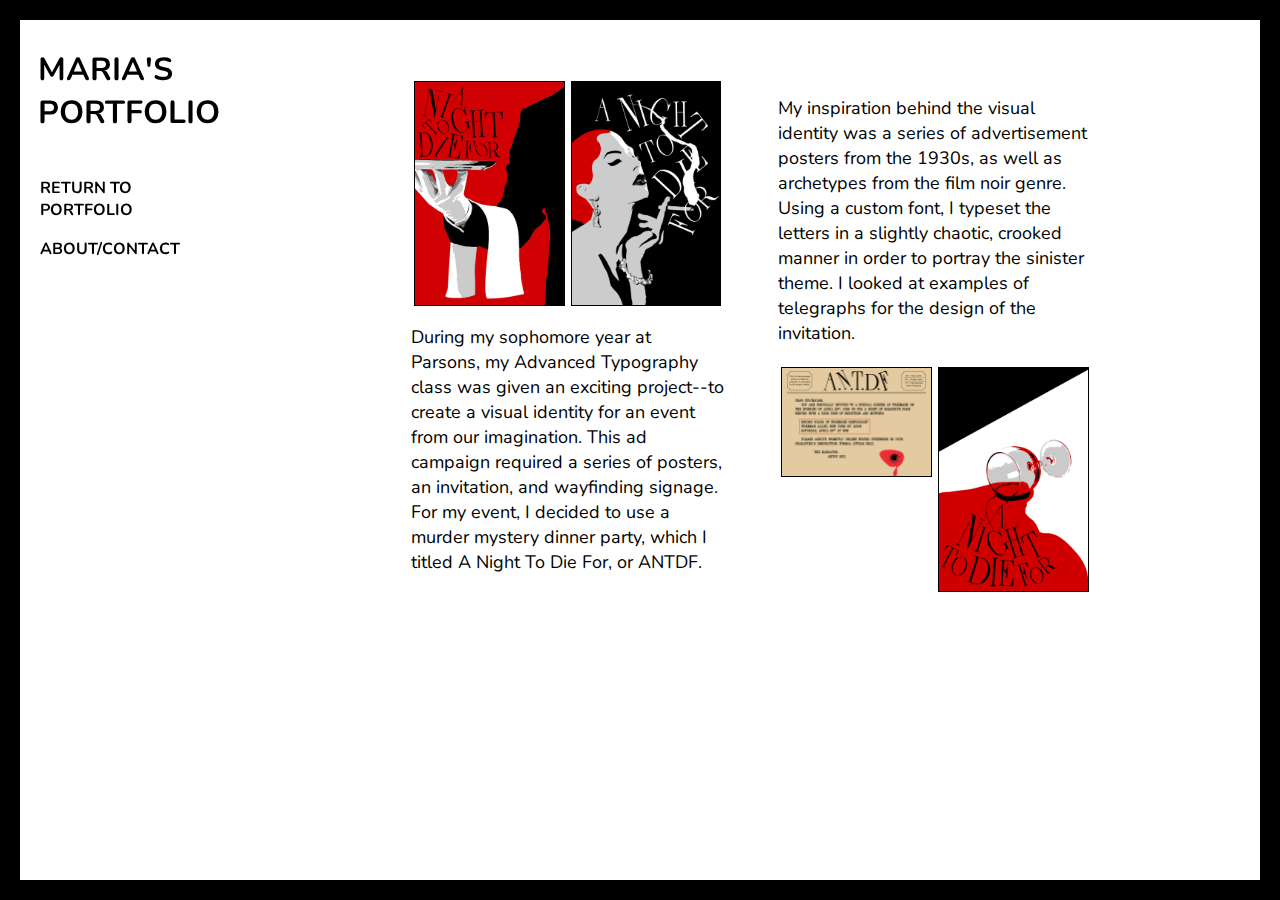
==== a-night-to-die-for.html @ 015f2f14 "asg" ====
<!DOCTYPE html>

<html>

	<head>
		<title>Maria Zabolotnaya: Portfolio</title>
		<link rel="stylesheet" type="text/css" href="assets/css/stylesheet1.css">
		<link href="https://fonts.googleapis.com/css?family=Nunito" rel="stylesheet">
		<meta name="viewport" content="width=device-width, initial-scale=1.0">
	</head>

	<body>
		<div id="left"></div>
		<div id="right"></div>
		<div id="top"></div>
		<div id="bottom"></div>

		<div id="sidebar">
			<h1>MARIA'S<br> PORTFOLIO</h1>
			<b><li><a href="http://mariazabolotnaya.me/portfolio">RETURN TO PORTFOLIO</a></li>
				<li><a href="http://mariazabolotnaya.me/about-contact">ABOUT/CONTACT</a></li></b>
		</div>

		<div id="content2">
		<div class="row">
			<img src="assets/media/antdf1.png">
			<img src="assets/media/antdf3.png">
		<p>During my sophomore year at Parsons, my Advanced Typography class was given an exciting project--to create a visual identity for an event from our imagination. This ad campaign required a series of posters, an invitation, and wayfinding signage. For my event, I decided to use a murder mystery dinner party, which I titled A Night To Die For, or ANTDF.</p> 
		</div>
		<div class="row">
			<p>My inspiration behind the visual identity was a series of advertisement posters from the 1930s, as well as archetypes from the film noir genre. Using a custom font, I typeset the letters in a slightly chaotic, crooked manner in order to portray the sinister theme. I looked at examples of telegraphs for the design of the invitation.</p>
			<img src="assets/media/invitation.png">
			<img src="assets/media/antdf2.png">
		</div>
	    </div>
	</body>

</html>
---- assets/css/stylesheet1.css ----
*{
	box-sizing: border-box;
}

html, body{
	font-family: 'Nunito', sans-serif;
	margin: 0;
	display: block;
}

#top, #bottom, #left, #right {
	background: black;
	position: fixed;
	z-index: 1;
	}
	#left, #right {
		top: 0; bottom: 0;
		width: 20px;
		}
		#left { left: 0; }
		#right { right: 0; }
		
	#top, #bottom {
		left: 0; right: 0;
		height: 20px;
		}
		#top { top: 0; }
		#bottom { bottom: 0; }

header h1{
	font-size: 75px;
	margin-top: 4%;
	margin-bottom: 0;
}

a{
	color: black;
	text-decoration: none;
}

a:hover{
	text-decoration: underline;
}

a:active{
	color: red;
}

nav{
	margin-top: 2%;
}

ul{
    list-style: none;
    list-style-type: none;
    list-style-position: initial;
    list-style-image: initial;
    margin: 0;
    padding: 0;
    text-align: center;
}

li{
	display: inline-block;
	margin: 1%;
}

img{
	border: 1px solid black;
}

#bottom-image{
	display:none;
}

/* Slideshow container */
.slideshow-container {
  max-width: 1000px;
  position: relative;
  margin: auto;
}

.mySlides {
    display: none;
}

/* Fading animation */
.fade {
  -webkit-animation-name: fade;
  -webkit-animation-duration: 2s;
  animation-name: fade;
  animation-duration: 2s;
}

@-webkit-keyframes fade {
  from {opacity: .3} 
  to {opacity: 1}
}

@keyframes fade {
  from {opacity: .3} 
  to {opacity: 1}
}

#sidebar{
	position: fixed;
	top: 3%;
	padding-left: 3%;
	height: 100%;
	width: 18%;
}

#sidebar a{
	display: block;
	margin-top: 10%;
}

#content{
	margin-left: 30%;
	margin-top: 3%;
	margin-bottom: 1%;
}

#content img{
	width: 30%;
	margin: 8%;
}

#content a:hover img{
	border: 10px solid yellow;
}

#content2{
margin: 4% 0% 0% 30%;
}

.row{
	width: 35%;
	float: left;
	display: inline-block;
	margin: 3%;
}

.row img{
 width: 48%;
 float:left;
 margin: 1% 1% 6% 1%;
}

.row p{
	width: 100%;
}

p{
	font-size: 18px;
	line-height: 25px;
	width: 48%;
	text-align: left;
}

#contact {
	margin-top: 5%;
}

/*viewport*/
@media (max-width: 768px) and (min-width: 200px){
	.slideshow-container, #top, #right, #bottom, #left{
		display: none;
	}

	header{
		background-color: black;
		margin-bottom: 6%;
	}
	header h1{
		font-size: 25px;
	}
	#title{
		color: white;
		padding:2% 2% 5% 2%;
	}

	li{
		display: block;
		padding: 6%;
		border: 1px solid black;
		margin: 2% 6%;
	}

	#bottom-image{
		display: block;
	}
	#bottom-image img{
		width: 80%;
	}

	p{
		width: 89%;
		font-size: 15px;
		margin-top: 10%;
	}
	#contact p{
		text-align: right;
		margin: 0;
	}
	#sidebar{
		width: 100%;
		text-align: center;
		padding: 0;
		height: auto;
		position: absolute;
		top: 0%;
	}
	#sidebar a{
		margin: 0;
	}

	#content{
		position: absolute;
		top: 55%;
		left: 0%;
		margin: 0;
	}

	#content img{
		margin: 8% 0%;
		width: 100%;
	}

}
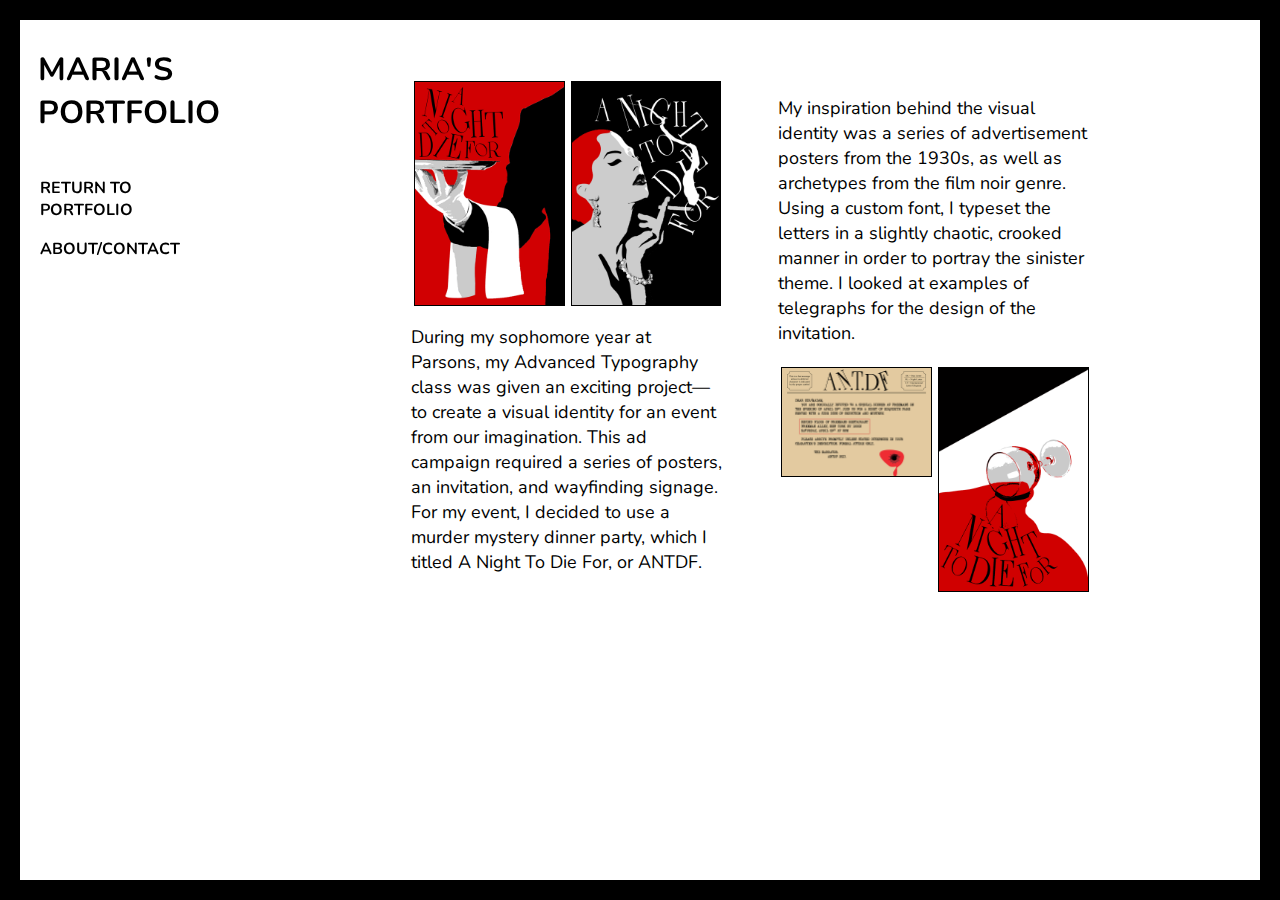
==== commit 9e84e853: "try" ====
--- a/a-night-to-die-for.html
+++ b/a-night-to-die-for.html
@@ -25,7 +25,7 @@
 		<div class="row">
 			<img src="assets/media/antdf1.png">
 			<img src="assets/media/antdf3.png">
-		<p>During my sophomore year at Parsons, my Advanced Typography class was given an exciting project--to create a visual identity for an event from our imagination. This ad campaign required a series of posters, an invitation, and wayfinding signage. For my event, I decided to use a murder mystery dinner party, which I titled A Night To Die For, or ANTDF.</p> 
+			<p>During my sophomore year at Parsons, my Advanced Typography class was given an exciting project&mdash;to create a visual identity for an event from our imagination. This ad campaign required a series of posters, an invitation, and wayfinding signage. For my event, I decided to use a murder mystery dinner party, which I titled A Night To Die For, or ANTDF.</p> 
 		</div>
 		<div class="row">
 			<p>My inspiration behind the visual identity was a series of advertisement posters from the 1930s, as well as archetypes from the film noir genre. Using a custom font, I typeset the letters in a slightly chaotic, crooked manner in order to portray the sinister theme. I looked at examples of telegraphs for the design of the invitation.</p>
--- a/assets/css/stylesheet1.css
+++ b/assets/css/stylesheet1.css
@@ -227,4 +227,14 @@
 		width: 100%;
 	}
 
-}
+	#content2{
+		position: absolute;
+		top: 50%;
+		margin-left:0; 
+	}
+
+	.row{
+		width: 95%;
+	}
+
+}
